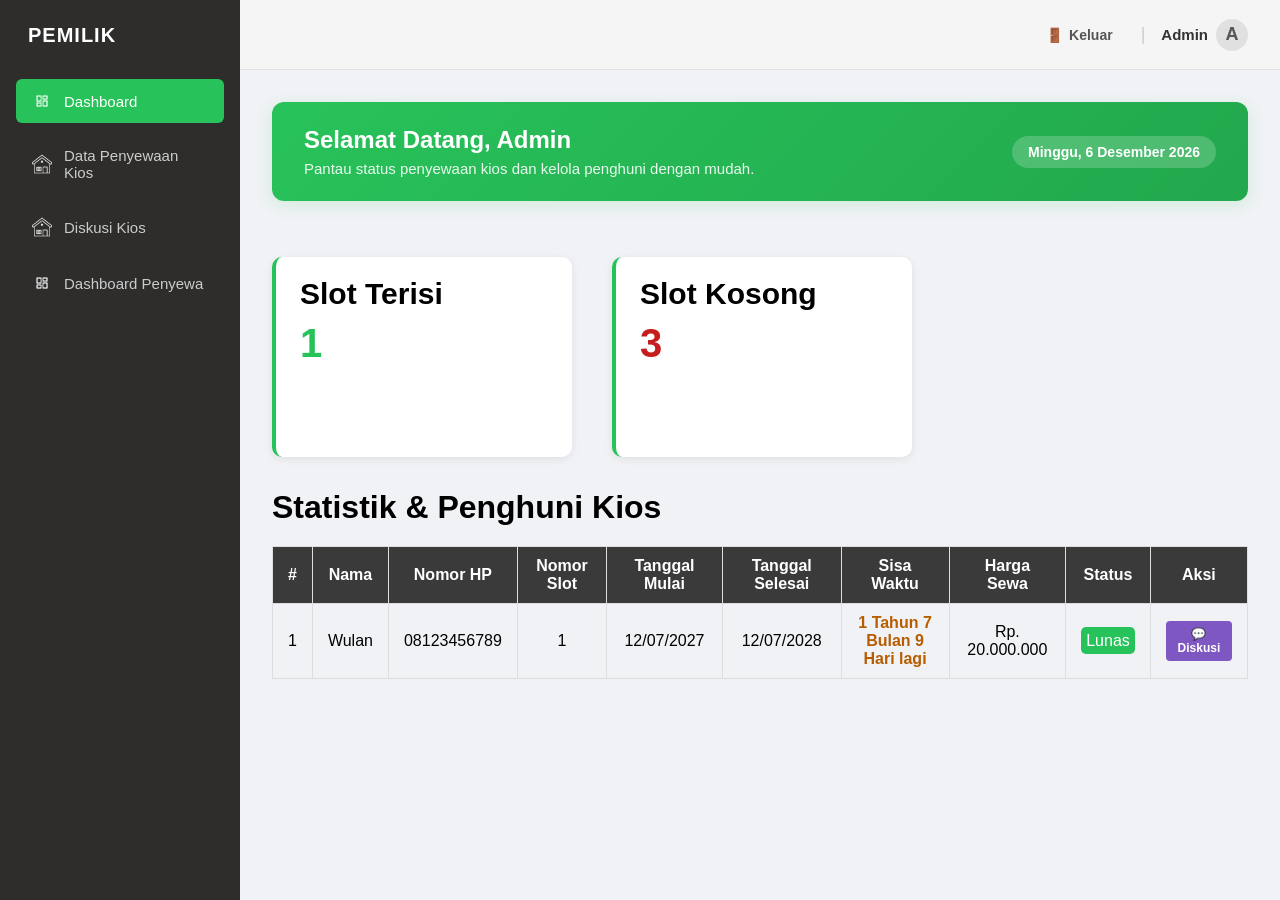
==== dashboard_admin.html @ 4fb2c785 "fix: Guarantee center modal popups, reliable close buttons, and blue submit button design" ====
<!DOCTYPE html>
<html lang="en">

<head>
    <meta charset="UTF-8">
    <meta name="viewport" content="width=device-width, initial-scale=1.0">
    <link rel="stylesheet" href="style-dashboard-admin.css?v=2">
    <title>Dashboard Admin</title>
    <!-- Supabase CDN -->
    <script src="https://cdn.jsdelivr.net/npm/@supabase/supabase-js@2"></script>
</head>

<body>
    <div class="dashboard-wrapper">
        <aside class="sidebar">
            <div class="sidebar-brand">
                <h2>PEMILIK</h2>
            </div>

            <ul class="dashboard-list">
                <li class="dashboard"><a href="dashboard_admin.html" class="active"><img src="dashboard.png"
                            class="sidebar-icon" alt="Dashboard"> Dashboard</a></li>
                <li class="data-penyewaan"><a href="data_penyewaan.html"><img src="property.png" class="sidebar-icon"
                            alt="Data Kontrakan"> Data Penyewaan Kios</a></li>
                <li class="diskusi-kios"><a href="diskusi_kios.html?mode=admin"><img src="property.png"
                            class="sidebar-icon" alt="Diskusi Kios"> Diskusi Kios</a></li>
                <li class="dashboard-penyewa"><a href="dashboard_penyewa.html"><img src="dashboard.png"
                            class="sidebar-icon" alt="Dashboard Penyewa"> Dashboard Penyewa</a></li>
            </ul>
        </aside>

        <div class="main-layout">
            <header class="top-header">
                <div class="header-right">
                    <a href="index.html" class="btn-logout-header">
                        <span class="icon">🚪</span> Keluar
                    </a>
                    <span class="header-divider">|</span>
                    <div class="header-profile">
                        <span class="header-username" id="admin-top-name">Admin</span>
                        <span class="header-user-icon" id="admin-top-avatar">A</span>
                    </div>
                </div>
            </header>

            <div class="dashboard-content">
                <!-- Welcome Banner -->
                <div class="welcome-banner">
                    <div class="welcome-text">
                        <h2>Selamat Datang, <span id="admin-greeting-name">Admin</span></h2>
                        <p>Pantau status penyewaan kios dan kelola penghuni dengan mudah.</p>
                    </div>
                    <div class="welcome-date" id="admin-current-date">
                        -
                    </div>
                </div>

                <!-- Stats Cards -->
                <div class="stats-container" style="margin-bottom: 32px; display: flex; gap: 24px;">
                    <div class="dashboard-box-terisi">
                        <h2 class="dashboard-box-tittle">Slot Terisi</h2>
                        <p class="dashboard-box-value" id="jumlah-terisi">-</p>
                    </div>
                    <div class="dashboard-box-kosong">
                        <h2 class="dashboard-box-kosong-tittle">Slot Kosong</h2>
                        <p class="dashboard-box-kosong-value" id="jumlah-kosong">-</p>
                    </div>
                </div>

                <div class="penghuni-content">
                    <h1 style="margin-bottom: 20px;">Statistik & Penghuni Kios</h1>
                    <table class="penghuni-kios-tabel">
                        <thead>
                            <tr>
                                <th>#</th>
                                <th>Nama</th>
                                <th>Nomor HP</th>
                                <th>Nomor Slot</th>
                                <th>Tanggal Mulai</th>
                                <th>Tanggal Selesai</th>
                                <th>Sisa Waktu</th>
                                <th>Harga Sewa</th>
                                <th>Status</th>
                                <th>Aksi</th>
                            </tr>
                        </thead>
                        <tbody id="tbody-penghuni">
                            <!-- Diisi dinamis lewat JavaScript -->
                        </tbody>
                    </table>
                </div>
            </div>

            <script src="shared.js"></script>
            <script>
                // Ambil nama Admin dari localStorage
                const adminName = localStorage.getItem('namaAdmin') || 'Admin';

                // Tampilkan nama di greeting & top header
                document.getElementById('admin-top-name').textContent = adminName;
                document.getElementById('admin-greeting-name').textContent = adminName;

                // Handler Keluar / Logout
                document.querySelector('.btn-logout-header').addEventListener('click', function (e) {
                    e.preventDefault();
                    localStorage.removeItem('namaPenyewa');
                    localStorage.removeItem('namaAdmin');
                    window.location.href = 'index.html';
                });

                // Buat inisial avatar di top header
                if (adminName.trim().length > 0) {
                    document.getElementById('admin-top-avatar').textContent = adminName.trim().charAt(0).toUpperCase();
                }

                // Tampilkan tanggal hari ini
                const opsiDate = { weekday: 'long', year: 'numeric', month: 'long', day: 'numeric' };
                const hariIni = new Date().toLocaleDateString('id-ID', opsiDate);
                document.getElementById('admin-current-date').textContent = hariIni;

                async function initDashboard() {
                    const kiosList = await getKiosData();
                    const terisi = kiosList.filter(k => k.nama && k.nama.trim() !== '');
                    const kosong = kiosList.filter(k => !k.nama || k.nama.trim() === '');

                    document.getElementById('jumlah-terisi').textContent = terisi.length;
                    document.getElementById('jumlah-kosong').textContent = kosong.length;

                    const tbody = document.getElementById('tbody-penghuni');
                    tbody.innerHTML = '';

                    if (terisi.length === 0) {
                        tbody.innerHTML = `<tr><td colspan="10" style="color: #666; font-style: italic; padding: 18px; text-align:center;">Belum ada penghuni kios.</td></tr>`;
                    } else {
                        terisi.forEach((k, i) => {
                            const sisa = hitungSisaWaktu(k.selesai);
                            const statusKelas = k.statusPembayaran === 'Lunas' ? 'kotak-aktif' : 'kotak-mati';

                            const btnBuktiHtml = k.buktiPembayaran ? `<button class="btn-bukti-view" data-slot="${k.slot}" style="background-color: #0288d1; color: white; border: none; padding: 6px 10px; border-radius: 4px; cursor: pointer; font-weight:600; font-size:12px; margin-right:4px;">🔍 Bukti</button>` : '';
                            const btnDiskusiHtml = `<button class="btn-diskusi-view" data-slot="${k.slot}" style="background-color: #7e57c2; color: white; border: none; padding: 6px 10px; border-radius: 4px; cursor: pointer; font-weight:600; font-size:12px;">💬 Diskusi</button>`;

                            const tr = document.createElement('tr');
                            tr.innerHTML = `
                                <td>${i + 1}</td>
                                <td>${k.nama}</td>
                                <td>${k.hp}</td>
                                <td>${k.slot}</td>
                                <td>${formatTanggalIndo(k.mulai)}</td>
                                <td>${formatTanggalIndo(k.selesai)}</td>
                                <td style="font-weight:600; color:#b85c00;">${sisa}</td>
                                <td>${k.harga}</td>
                                <td><span class="${statusKelas}">${k.statusPembayaran}</span></td>
                                <td>
                                    ${btnBuktiHtml}
                                    ${btnDiskusiHtml}
                                </td>
                            `;
                            tbody.appendChild(tr);
                        });
                    }

                    // Register event delegation for table actions
                    tbody.addEventListener('click', async function (event) {
                        const target = event.target;
                        const slot = target.getAttribute('data-slot');
                        if (!slot) return;

                        const kiosList = await getKiosData();
                        const idx = kiosList.findIndex(k => k.slot === slot);
                        if (idx === -1) return;

                        if (target.classList.contains('btn-bukti-view')) {
                            const k = kiosList[idx];
                            if (k.buktiPembayaran) {
                                showBuktiBayarModal(k.buktiPembayaran);
                            }
                        }

                        if (target.classList.contains('btn-diskusi-view')) {
                            openDiskusiModal(slot);
                        }
                    });
                }
                initDashboard();

                // =========================================================
                // FITUR MODAL BUKTI BAYAR & FORUM DISKUSI (ADMIN DASHBOARD)
                // =========================================================
                const adminSenderName = localStorage.getItem('namaAdmin') || 'Admin';

                function showBuktiBayarModal(base64Image) {
                    document.getElementById('img-preview-box').src = base64Image;
                    document.getElementById('modal-bukti-popup').style.display = 'flex';
                }

                document.getElementById('close-bukti-popup').addEventListener('click', function () {
                    document.getElementById('modal-bukti-popup').style.display = 'none';
                });

                document.getElementById('modal-bukti-popup').addEventListener('click', function (e) {
                    if (e.target === this) {
                        this.style.display = 'none';
                    }
                });

                let currentSlotDiskusi = "";

                async function openDiskusiModal(slot) {
                    currentSlotDiskusi = slot;
                    document.getElementById('modal-diskusi-title-popup').textContent = `Forum Diskusi Kios Slot ${slot}`;
                    document.getElementById('komentar-parent-id-popup').value = '';
                    document.getElementById('replying-label-container-popup').style.display = 'none';
                    document.getElementById('modal-diskusi-popup').style.display = 'flex';
                    await loadKomentar(slot);
                }

                document.getElementById('close-diskusi-popup').addEventListener('click', function () {
                    document.getElementById('modal-diskusi-popup').style.display = 'none';
                });

                document.getElementById('modal-diskusi-popup').addEventListener('click', function (e) {
                    if (e.target === this) {
                        this.style.display = 'none';
                    }
                });

                document.getElementById('btn-cancel-reply-popup').addEventListener('click', function () {
                    document.getElementById('komentar-parent-id-popup').value = '';
                    document.getElementById('replying-label-container-popup').style.display = 'none';
                });

                async function loadKomentar(slot) {
                    const list = await getKomentarData(slot);
                    const container = document.getElementById('komentar-container-popup');
                    container.innerHTML = '';

                    if (list.length === 0) {
                        container.innerHTML = `<p style="color: #777; font-style: italic; text-align: center; margin-top: 20px;">Belum ada diskusi di kios ini. Mari mulai berkomentar!</p>`;
                        return;
                    }

                    const rootComments = list.filter(c => !c.parentId);
                    const replies = list.filter(c => c.parentId);

                    rootComments.forEach(c => {
                        const commentEl = createCommentElement(c, false);
                        container.appendChild(commentEl);

                        const childReplies = replies.filter(r => r.parentId === c.id);
                        childReplies.forEach(reply => {
                            const replyEl = createCommentElement(reply, true);
                            container.appendChild(replyEl);
                        });
                    });
                }

                function createCommentElement(c, isReply) {
                    const div = document.createElement('div');
                    div.style.padding = '12px 16px';
                    div.style.borderRadius = '8px';
                    div.style.marginBottom = '12px';
                    div.style.boxShadow = '0 1px 3px rgba(0,0,0,0.05)';
                    div.style.boxSizing = 'border-box';

                    if (isReply) {
                        div.style.marginLeft = '40px';
                        div.style.borderLeft = '4px solid #28c25a';
                        div.style.background = '#f9f9f9';
                    } else {
                        div.style.borderLeft = '4px solid #7e57c2';
                        div.style.background = '#ffffff';
                        div.style.border = '1px solid #eee';
                    }

                    const header = document.createElement('div');
                    header.style.display = 'flex';
                    header.style.justifyContent = 'space-between';
                    header.style.fontSize = '12px';
                    header.style.color = '#666';
                    header.style.marginBottom = '8px';

                    const author = document.createElement('strong');
                    author.textContent = c.nama;
                    author.style.color = isReply ? '#2e7d32' : '#7e57c2';

                    const dateSpan = document.createElement('span');
                    dateSpan.textContent = new Date(c.tanggal).toLocaleString('id-ID');

                    header.appendChild(author);
                    header.appendChild(dateSpan);

                    const body = document.createElement('div');
                    body.style.fontSize = '14px';
                    body.style.color = '#333';
                    body.style.lineHeight = '1.5';

                    if (isReply) {
                        const reHeader = document.createElement('div');
                        reHeader.style.fontWeight = 'bold';
                        reHeader.style.color = '#555';
                        reHeader.style.fontSize = '12px';
                        reHeader.style.marginBottom = '4px';
                        reHeader.textContent = `Re: Diskusi Kios`;
                        body.appendChild(reHeader);
                    }

                    const contentText = document.createElement('p');
                    contentText.textContent = c.pesan;
                    body.appendChild(contentText);

                    div.appendChild(header);
                    div.appendChild(body);

                    if (!isReply) {
                        const actions = document.createElement('div');
                        actions.style.textAlign = 'right';
                        actions.style.marginTop = '8px';

                        const replyBtn = document.createElement('button');
                        replyBtn.textContent = 'Reply';
                        replyBtn.style.background = 'none';
                        replyBtn.style.border = 'none';
                        replyBtn.style.color = '#0288d1';
                        replyBtn.style.fontWeight = 'bold';
                        replyBtn.style.cursor = 'pointer';
                        replyBtn.style.fontSize = '12px';
                        replyBtn.addEventListener('click', function () {
                            document.getElementById('komentar-parent-id-popup').value = c.id;
                            document.getElementById('replying-to-name-popup').textContent = c.nama;
                            document.getElementById('replying-label-container-popup').style.display = 'flex';
                            document.getElementById('input-komentar-teks-popup').focus();
                        });

                        actions.appendChild(replyBtn);
                        div.appendChild(actions);
                    }

                    return div;
                }

                document.getElementById('form-tulis-komentar-popup').addEventListener('submit', async function (e) {
                    e.preventDefault();
                    const textInput = document.getElementById('input-komentar-teks-popup');
                    const parentIdInput = document.getElementById('komentar-parent-id-popup');
                    const pesan = textInput.value.trim();
                    const parentId = parentIdInput.value || null;

                    if (!pesan) return;

                    const commentObj = {
                        id: Date.now().toString(),
                        slot: currentSlotDiskusi,
                        nama: adminSenderName + " (Admin)",
                        pesan: pesan,
                        tanggal: new Date().toISOString(),
                        parentId: parentId
                    };

                    await saveKomentarData(commentObj);

                    textInput.value = '';
                    parentIdInput.value = '';
                    document.getElementById('replying-label-container-popup').style.display = 'none';

                    await loadKomentar(currentSlotDiskusi);
                });
            </script>
        </div> <!-- Close main-layout -->
    </div> <!-- Close dashboard-wrapper -->

    <!-- Modal Dialog Lihat Bukti Pembayaran -->
    <div id="modal-bukti-popup" class="modal-overlay" style="display:none; position:fixed; top:0; left:0; width:100vw; height:100vh; background-color:rgba(0,0,0,0.6); justify-content:center; align-items:center; z-index:99999;">
        <div class="modal-content" style="max-width: 500px; text-align: center; position:relative; margin:auto;">
            <span class="close-modal" id="close-bukti-popup" onclick="document.getElementById('modal-bukti-popup').style.display='none'" title="Tutup">&times;</span>
            <h2 style="margin-bottom:15px; color:#333;">Bukti Pembayaran</h2>
            <img id="img-preview-box"
                style="max-width: 100%; max-height: 420px; border-radius: 8px; box-shadow: 0 2px 8px rgba(0,0,0,0.15);"
                src="" alt="Bukti Pembayaran">
        </div>
    </div>

    <!-- Modal Dialog Forum Diskusi Komentar -->
    <div id="modal-diskusi-popup" class="modal-overlay" style="display:none; position:fixed; top:0; left:0; width:100vw; height:100vh; background-color:rgba(0,0,0,0.6); justify-content:center; align-items:center; z-index:99999;">
        <div class="modal-content" style="max-width: 600px; max-height: 85vh; overflow-y: auto; text-align: left; position:relative; margin:auto;">
            <span class="close-modal" id="close-diskusi-popup" onclick="document.getElementById('modal-diskusi-popup').style.display='none'" title="Tutup">&times;</span>
            <h2 id="modal-diskusi-title-popup"
                style="margin-bottom:15px; border-bottom:2px solid #0288d1; padding-bottom:8px; color:#333;">
                Forum Diskusi Kios</h2>

            <div id="komentar-container-popup"
                style="max-height: 400px; overflow-y: auto; padding-right: 10px; margin-bottom: 20px;">
                <!-- Komentar & Balasan akan di-render di sini secara nested -->
            </div>

            <form id="form-tulis-komentar-popup" style="border-top: 1px solid #eee; padding-top: 15px;">
                <input type="hidden" id="komentar-parent-id-popup">
                <div class="form-group" id="replying-label-container-popup"
                    style="display:none; background: #e3f2fd; padding: 10px; border-radius: 6px; margin-bottom: 12px; display:flex; justify-content:space-between; align-items:center;">
                    <span style="font-size: 13px; color: #1976d2;">Membalas komentar dari <strong
                            id="replying-to-name-popup"></strong></span>
                    <button type="button" id="btn-cancel-reply-popup"
                        style="border:none; background:none; color:#d32f2f; cursor:pointer; font-weight:bold; font-size:12px;">Batal</button>
                </div>
                <div class="form-group" style="margin-bottom: 15px;">
                    <textarea id="input-komentar-teks-popup"
                        placeholder="Tulis komentar/diskusi Anda di sini..." rows="3" required
                        style="width:100%; padding:12px; border-radius:6px; border:1px solid #ccc; font-size:14px; resize:vertical; outline:none;"></textarea>
                </div>
                <button type="submit"
                    style="background:#0288d1; color:#fff; border:none; padding:12px 20px; border-radius:8px; font-weight:bold; cursor:pointer; width:100%; font-size:15px; box-shadow:0 4px 12px rgba(2,136,209,0.3);">Kirim
                    Komentar</button>
            </form>
        </div>
    </div>
</body>

</html>
---- style-dashboard-admin.css ----
* {
    margin: 0;
    padding: 0;
    box-sizing: border-box;
    font-family: 'Segoe UI', Tahoma, Geneva, Verdana, sans-serif;
}

html,
body {
    height: 100%;
    margin: 0;
}

.dashboard-wrapper {
    display: flex;
    min-height: 100vh;
    width: 100%;
}

.sidebar {
    width: 240px;
    background-color: #2e2d2c;
    padding: 24px 16px;
    flex-shrink: 0;
    color: #fff;
    display: flex;
    flex-direction: column;
}

.sidebar-brand h2 {
    font-size: 20px;
    font-weight: 800;
    letter-spacing: 1px;
    margin-bottom: 32px;
    padding-left: 12px;
    color: #fff;
}

.dashboard-list {
    list-style: none;
    padding: 0;
    margin: 0;
}

.dashboard-list li {
    margin-bottom: 12px;
}

.dashboard-list a {
    color: #ccc;
    text-decoration: none;
    display: flex;
    align-items: center;
    gap: 12px;
    padding: 12px 16px;
    border-radius: 6px;
    transition: background-color 0.2s, color 0.2s;
    font-size: 15px;
}

.sidebar-icon {
    width: 20px;
    height: 20px;
    object-fit: contain;
    filter: brightness(0) invert(1);
}

.dashboard-list a:hover,
.dashboard-list a.active {
    background-color: #28c25a;
    color: #fff;
}

.main-layout {
    display: flex;
    flex-direction: column;
    flex: 1;
    min-width: 0;
    background-color: #f0f2f5;
}

.top-header {
    height: 70px;
    background-color: #f5f5f5;
    border-bottom: 1px solid #e0e0e0;
    display: flex;
    align-items: center;
    justify-content: flex-end;
    padding: 0 32px;
}

.header-right {
    display: flex;
    align-items: center;
    gap: 16px;
}

.header-profile {
    display: flex;
    align-items: center;
    gap: 8px;
    font-size: 15px;
    font-weight: 600;
    color: #333;
}

.header-username {
    color: #333;
}

.header-user-icon {
    font-size: 18px;
    background-color: #e0e0e0;
    width: 32px;
    height: 32px;
    border-radius: 50%;
    display: flex;
    align-items: center;
    justify-content: center;
    color: #555;
}

.header-divider {
    color: #ccc;
    font-size: 18px;
}

.btn-logout-header {
    color: #555;
    text-decoration: none;
    font-weight: 600;
    font-size: 14px;
    transition: color 0.2s, background-color 0.2s;
    display: flex;
    align-items: center;
    gap: 6px;
    padding: 6px 12px;
    border-radius: 4px;
}

.btn-logout-header:hover {
    color: #d32f2f;
    background-color: rgba(211, 47, 47, 0.08);
}

.dashboard-content {
    flex: 1;
    padding: 32px;
    background-color: #f0f2f5;
    overflow-y: auto;
}

.dashboard-box-terisi,
.dashboard-box-kosong {
    background-color: #ffffff;
    border-radius: 10px;
    border-left: 4px solid #28c25a;
    padding: 20px 24px;
    margin-top: 24px;
    box-shadow: 0 2px 8px rgba(0, 0, 0, 0.08);
    width: 300px;
    height: 200px;
    display: inline-block;
    vertical-align: top;
    margin-right: 16px;
}

.dashboard-box-tittle,
.dashboard-box-kosong-tittle {
    font-size: 30px;
    font-weight: bold;
    margin-top: 0;
    margin-left: 0;
}

.dashboard-box-value {
    font-size: 40px;
    font-weight: 600;
    color: #28c25a;
    margin-top: 10px;
    margin-left: 0;

}

.dashboard-box-kosong-value {
    font-size: 40px;
    font-weight: 600;
    color: rgb(197, 29, 29);
    margin-top: 10px;
    margin-left: 0;
}

.penghuni-content {
    margin: auto;
    margin-top: 30px;
}

.penghuni-kios-tabel {
    margin: auto;
    width: 100%;
    border-collapse: collapse;
    margin-top: 20px;
}

.penghuni-kios-tabel th,
.penghuni-kios-tabel td {
    border: 1px solid #ddd;
    padding: 10px 15px;
    text-align: center;
}

.penghuni-kios-tabel th {
    background-color: #3a3a3a;
    color: #fff;
}

.kotak-aktif {
    background-color: #28c25a;
    color: white;
    border: none;
    padding: 5px;
    border-radius: 5px;
}

.kotak-mati {
    background-color: #d32f2f;
    color: white;
    border: none;
    padding: 5px 8px;
    border-radius: 5px;
}

/* ===== WELCOME BANNER ===== */
.welcome-banner {
    background: linear-gradient(135deg, #28c25a 0%, #22a84d 100%);
    border-radius: 12px;
    padding: 24px 32px;
    color: white;
    display: flex;
    justify-content: space-between;
    align-items: center;
    box-shadow: 0 4px 16px rgba(40, 194, 90, 0.15);
    margin-bottom: 32px;
}

.welcome-text h2 {
    font-size: 24px;
    font-weight: 700;
    margin-bottom: 6px;
    color: white;
}

.welcome-text p {
    font-size: 15px;
    opacity: 0.9;
    color: white;
}

.welcome-date {
    font-size: 14px;
    font-weight: 600;
    background-color: rgba(255, 255, 255, 0.2);
    padding: 8px 16px;
    border-radius: 20px;
    backdrop-filter: blur(4px);
    color: white;
}

/* ===== MODAL OVERLAY & POPUP CENTERING ===== */
.modal-overlay {
    position: fixed;
    top: 0;
    left: 0;
    width: 100vw;
    height: 100vh;
    background-color: rgba(0, 0, 0, 0.6);
    display: none;
    justify-content: center;
    align-items: center;
    z-index: 2000;
}

.modal-content {
    background-color: #ffffff;
    border-radius: 12px;
    padding: 24px;
    box-shadow: 0 8px 30px rgba(0, 0, 0, 0.25);
    width: 90%;
    max-width: 520px;
    box-sizing: border-box;
    position: relative;
    margin: 0 auto;
}

.close-modal {
    position: absolute;
    top: 12px;
    right: 16px;
    font-size: 28px;
    font-weight: bold;
    color: #666;
    cursor: pointer;
    z-index: 10;
    line-height: 1;
    padding: 4px 8px;
    border-radius: 4px;
    transition: background-color 0.2s, color 0.2s;
}

.close-modal:hover {
    color: #000;
    background-color: #f0f0f0;
}
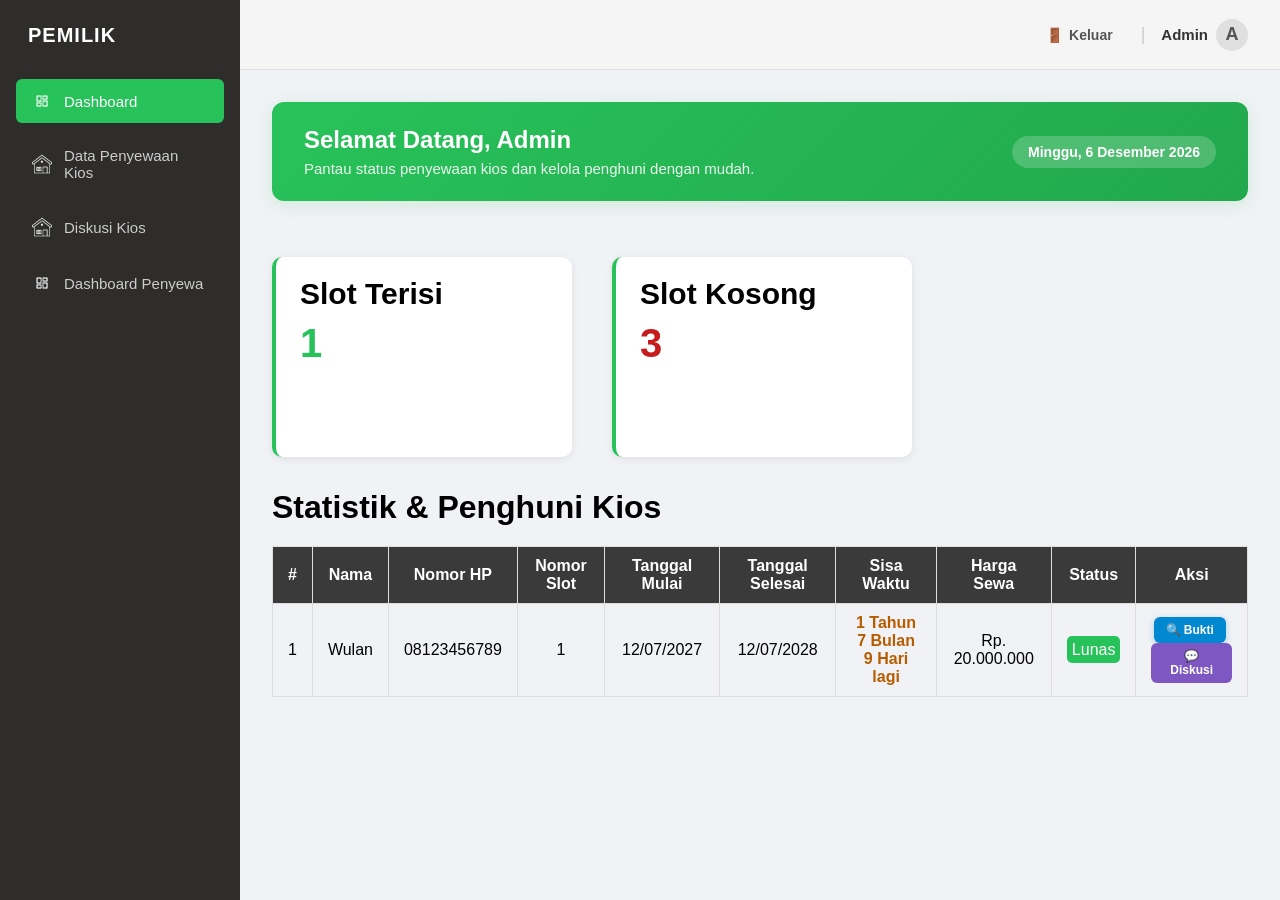
==== commit f6059bd7: "Refactor CSS styles, fix proof buttons display, and improve modal UI popups" ====
--- a/dashboard_admin.html
+++ b/dashboard_admin.html
@@ -136,8 +136,8 @@
                             const sisa = hitungSisaWaktu(k.selesai);
                             const statusKelas = k.statusPembayaran === 'Lunas' ? 'kotak-aktif' : 'kotak-mati';
 
-                            const btnBuktiHtml = k.buktiPembayaran ? `<button class="btn-bukti-view" data-slot="${k.slot}" style="background-color: #0288d1; color: white; border: none; padding: 6px 10px; border-radius: 4px; cursor: pointer; font-weight:600; font-size:12px; margin-right:4px;">🔍 Bukti</button>` : '';
-                            const btnDiskusiHtml = `<button class="btn-diskusi-view" data-slot="${k.slot}" style="background-color: #7e57c2; color: white; border: none; padding: 6px 10px; border-radius: 4px; cursor: pointer; font-weight:600; font-size:12px;">💬 Diskusi</button>`;
+                            const btnBuktiHtml = `<button class="btn-bukti-view" data-slot="${k.slot}">🔍 Bukti</button>`;
+                            const btnDiskusiHtml = `<button class="btn-diskusi-view" data-slot="${k.slot}">💬 Diskusi</button>`;
 
                             const tr = document.createElement('tr');
                             tr.innerHTML = `
@@ -147,7 +147,7 @@
                                 <td>${k.slot}</td>
                                 <td>${formatTanggalIndo(k.mulai)}</td>
                                 <td>${formatTanggalIndo(k.selesai)}</td>
-                                <td style="font-weight:600; color:#b85c00;">${sisa}</td>
+                                <td><span class="sisa-waktu-text">${sisa}</span></td>
                                 <td>${k.harga}</td>
                                 <td><span class="${statusKelas}">${k.statusPembayaran}</span></td>
                                 <td>
@@ -171,9 +171,7 @@
 
                         if (target.classList.contains('btn-bukti-view')) {
                             const k = kiosList[idx];
-                            if (k.buktiPembayaran) {
-                                showBuktiBayarModal(k.buktiPembayaran);
-                            }
+                            showBuktiBayarModal(k.buktiPembayaran || '');
                         }
 
                         if (target.classList.contains('btn-diskusi-view')) {
@@ -189,7 +187,17 @@
                 const adminSenderName = localStorage.getItem('namaAdmin') || 'Admin';
 
                 function showBuktiBayarModal(base64Image) {
-                    document.getElementById('img-preview-box').src = base64Image;
+                    const imgEl = document.getElementById('img-preview-box');
+                    const noBuktiEl = document.getElementById('no-bukti-box-popup');
+                    if (base64Image && base64Image.trim() !== '') {
+                        imgEl.src = base64Image;
+                        imgEl.style.display = 'inline-block';
+                        if (noBuktiEl) noBuktiEl.style.display = 'none';
+                    } else {
+                        imgEl.src = '';
+                        imgEl.style.display = 'none';
+                        if (noBuktiEl) noBuktiEl.style.display = 'block';
+                    }
                     document.getElementById('modal-bukti-popup').style.display = 'flex';
                 }
 
@@ -369,20 +377,29 @@
     </div> <!-- Close dashboard-wrapper -->
 
     <!-- Modal Dialog Lihat Bukti Pembayaran -->
-    <div id="modal-bukti-popup" class="modal-overlay" style="display:none; position:fixed; top:0; left:0; width:100vw; height:100vh; background-color:rgba(0,0,0,0.6); justify-content:center; align-items:center; z-index:99999;">
+    <div id="modal-bukti-popup" class="modal-overlay"
+        style="display:none; position:fixed; top:0; left:0; width:100vw; height:100vh; background-color:rgba(0,0,0,0.6); justify-content:center; align-items:center; z-index:99999;">
         <div class="modal-content" style="max-width: 500px; text-align: center; position:relative; margin:auto;">
-            <span class="close-modal" id="close-bukti-popup" onclick="document.getElementById('modal-bukti-popup').style.display='none'" title="Tutup">&times;</span>
+            <span class="close-modal" id="close-bukti-popup"
+                onclick="document.getElementById('modal-bukti-popup').style.display='none'" title="Tutup">&times;</span>
             <h2 style="margin-bottom:15px; color:#333;">Bukti Pembayaran</h2>
             <img id="img-preview-box"
                 style="max-width: 100%; max-height: 420px; border-radius: 8px; box-shadow: 0 2px 8px rgba(0,0,0,0.15);"
                 src="" alt="Bukti Pembayaran">
+            <div id="no-bukti-box-popup" style="display:none; padding:30px 20px; background:#f9f9f9; border:2px dashed #ccc; border-radius:8px; color:#666; font-size:15px; margin-top:10px;">
+                📷 Belum ada bukti pembayaran yang diunggah oleh penyewa ini.
+            </div>
         </div>
     </div>
 
     <!-- Modal Dialog Forum Diskusi Komentar -->
-    <div id="modal-diskusi-popup" class="modal-overlay" style="display:none; position:fixed; top:0; left:0; width:100vw; height:100vh; background-color:rgba(0,0,0,0.6); justify-content:center; align-items:center; z-index:99999;">
-        <div class="modal-content" style="max-width: 600px; max-height: 85vh; overflow-y: auto; text-align: left; position:relative; margin:auto;">
-            <span class="close-modal" id="close-diskusi-popup" onclick="document.getElementById('modal-diskusi-popup').style.display='none'" title="Tutup">&times;</span>
+    <div id="modal-diskusi-popup" class="modal-overlay"
+        style="display:none; position:fixed; top:0; left:0; width:100vw; height:100vh; background-color:rgba(0,0,0,0.6); justify-content:center; align-items:center; z-index:99999;">
+        <div class="modal-content"
+            style="max-width: 600px; max-height: 85vh; overflow-y: auto; text-align: left; position:relative; margin:auto;">
+            <span class="close-modal" id="close-diskusi-popup"
+                onclick="document.getElementById('modal-diskusi-popup').style.display='none'"
+                title="Tutup">&times;</span>
             <h2 id="modal-diskusi-title-popup"
                 style="margin-bottom:15px; border-bottom:2px solid #0288d1; padding-bottom:8px; color:#333;">
                 Forum Diskusi Kios</h2>
@@ -402,13 +419,11 @@
                         style="border:none; background:none; color:#d32f2f; cursor:pointer; font-weight:bold; font-size:12px;">Batal</button>
                 </div>
                 <div class="form-group" style="margin-bottom: 15px;">
-                    <textarea id="input-komentar-teks-popup"
-                        placeholder="Tulis komentar/diskusi Anda di sini..." rows="3" required
+                    <textarea id="input-komentar-teks-popup" placeholder="Tulis komentar/diskusi Anda di sini..."
+                        rows="3" required
                         style="width:100%; padding:12px; border-radius:6px; border:1px solid #ccc; font-size:14px; resize:vertical; outline:none;"></textarea>
                 </div>
-                <button type="submit"
-                    style="background:#0288d1; color:#fff; border:none; padding:12px 20px; border-radius:8px; font-weight:bold; cursor:pointer; width:100%; font-size:15px; box-shadow:0 4px 12px rgba(2,136,209,0.3);">Kirim
-                    Komentar</button>
+                <button type="submit" class="btn-submit-blue">Kirim Komentar</button>
             </form>
         </div>
     </div>
--- a/style-dashboard-admin.css
+++ b/style-dashboard-admin.css
@@ -310,4 +310,76 @@
 .close-modal:hover {
     color: #000;
     background-color: #f0f0f0;
+}
+
+/* ===== ACTION BUTTONS & UTILITIES ===== */
+button.btn-bukti-view,
+.btn-bukti-view {
+    background-color: #0288d1 !important;
+    color: #ffffff !important;
+    border: none !important;
+    padding: 6px 12px;
+    border-radius: 6px;
+    cursor: pointer;
+    font-weight: 600;
+    font-size: 12px;
+    margin-right: 4px;
+    box-shadow: 0 2px 6px rgba(2, 136, 209, 0.3);
+    transition: background-color 0.2s, transform 0.1s;
+}
+
+button.btn-bukti-view:hover,
+.btn-bukti-view:hover {
+    background-color: #0277bd !important;
+}
+
+.btn-bukti-view:active {
+    transform: scale(0.98);
+}
+
+.btn-diskusi-view {
+    background-color: #7e57c2;
+    color: #ffffff;
+    border: none;
+    padding: 6px 12px;
+    border-radius: 6px;
+    cursor: pointer;
+    font-weight: 600;
+    font-size: 12px;
+    transition: background-color 0.2s, transform 0.1s;
+}
+
+.btn-diskusi-view:hover {
+    background-color: #673ab7;
+}
+
+.btn-diskusi-view:active {
+    transform: scale(0.98);
+}
+
+.sisa-waktu-text {
+    font-weight: 600;
+    color: #b85c00;
+}
+
+.btn-submit-blue {
+    background-color: #0288d1;
+    color: #ffffff;
+    border: none;
+    padding: 12px 20px;
+    border-radius: 8px;
+    font-weight: bold;
+    cursor: pointer;
+    width: 100%;
+    font-size: 15px;
+    box-shadow: 0 4px 12px rgba(2, 136, 209, 0.3);
+    transition: background-color 0.2s, transform 0.1s;
+}
+
+.btn-submit-blue:hover {
+    background-color: #0277bd;
+}
+
+.btn-submit-blue:active {
+    transform: scale(0.98);
 }
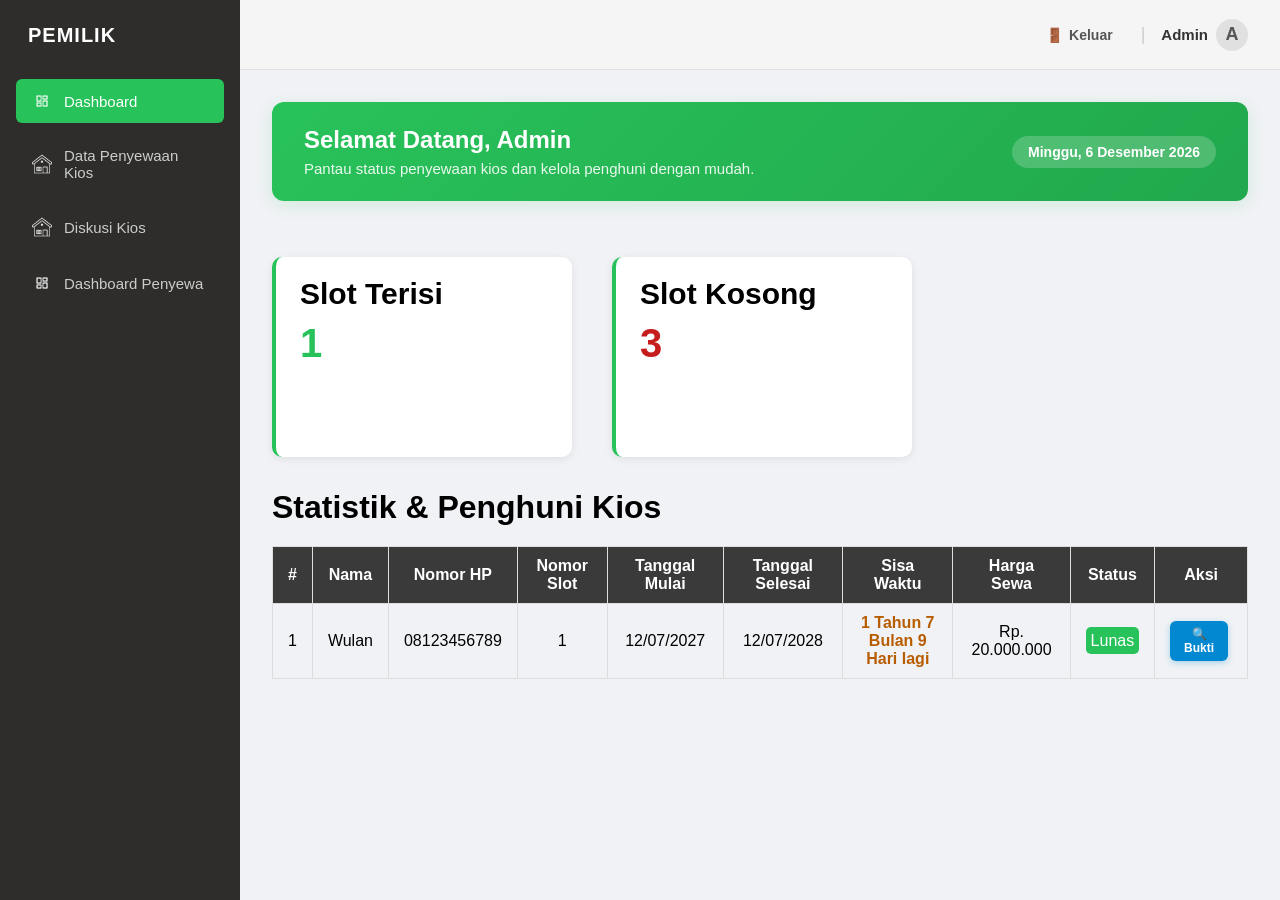
==== commit 97c0b7e9: "Hapus tombol ungu Diskusi pada tabel data penyewaan dan dashboard" ====
--- a/dashboard_admin.html
+++ b/dashboard_admin.html
@@ -137,7 +137,6 @@
                             const statusKelas = k.statusPembayaran === 'Lunas' ? 'kotak-aktif' : 'kotak-mati';
 
                             const btnBuktiHtml = `<button class="btn-bukti-view" data-slot="${k.slot}">🔍 Bukti</button>`;
-                            const btnDiskusiHtml = `<button class="btn-diskusi-view" data-slot="${k.slot}">💬 Diskusi</button>`;
 
                             const tr = document.createElement('tr');
                             tr.innerHTML = `
@@ -152,7 +151,6 @@
                                 <td><span class="${statusKelas}">${k.statusPembayaran}</span></td>
                                 <td>
                                     ${btnBuktiHtml}
-                                    ${btnDiskusiHtml}
                                 </td>
                             `;
                             tbody.appendChild(tr);
@@ -172,10 +170,6 @@
                         if (target.classList.contains('btn-bukti-view')) {
                             const k = kiosList[idx];
                             showBuktiBayarModal(k.buktiPembayaran || '');
-                        }
-
-                        if (target.classList.contains('btn-diskusi-view')) {
-                            openDiskusiModal(slot);
                         }
                     });
                 }
@@ -427,6 +421,18 @@
             </form>
         </div>
     </div>
+
+    <script>
+        window.hubungiAdminViaEmail = function () {
+            const namaUser = (localStorage.getItem('namaPenyewa') || localStorage.getItem('namaAdmin') || 'User').trim();
+            const emailAdmin = "abimuchsin375@gmail.com";
+            const subjek = encodeURIComponent(`Pertanyaan Penyewaan Kios - ${namaUser}`);
+            const isiPesan = encodeURIComponent(`Halo Admin,\n\nSaya ${namaUser} ingin bertanya/konsultasi mengenai penyewaan kios.\n\nTerima kasih.`);
+            
+            const gmailUrl = `https://mail.google.com/mail/?view=cm&fs=1&to=${emailAdmin}&su=${subjek}&body=${isiPesan}`;
+            window.open(gmailUrl, '_blank');
+        };
+    </script>
 </body>
 
 </html>
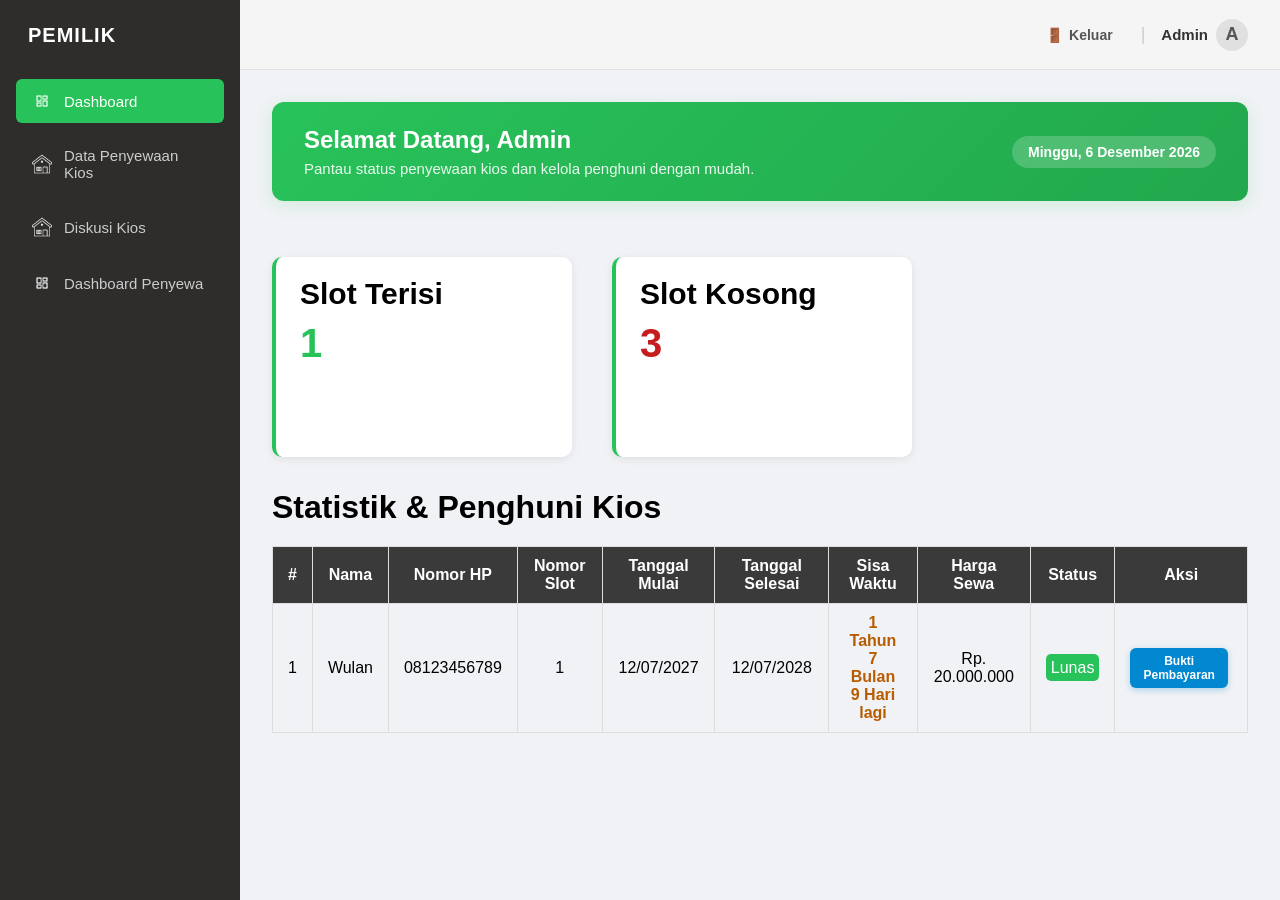
==== commit 55e43592: "Update teks tombol bukti pembayaran tanpa ikon emoji di seluruh halaman" ====
--- a/dashboard_admin.html
+++ b/dashboard_admin.html
@@ -91,7 +91,7 @@
                 </div>
             </div>
 
-            <script src="shared.js"></script>
+            <script src="shared.js?v=3"></script>
             <script>
                 // Ambil nama Admin dari localStorage
                 const adminName = localStorage.getItem('namaAdmin') || 'Admin';
@@ -136,7 +136,7 @@
                             const sisa = hitungSisaWaktu(k.selesai);
                             const statusKelas = k.statusPembayaran === 'Lunas' ? 'kotak-aktif' : 'kotak-mati';
 
-                            const btnBuktiHtml = `<button class="btn-bukti-view" data-slot="${k.slot}">🔍 Bukti</button>`;
+                            const btnBuktiHtml = `<button class="btn-bukti-view" data-slot="${k.slot}">Bukti Pembayaran</button>`;
 
                             const tr = document.createElement('tr');
                             tr.innerHTML = `
@@ -380,7 +380,8 @@
             <img id="img-preview-box"
                 style="max-width: 100%; max-height: 420px; border-radius: 8px; box-shadow: 0 2px 8px rgba(0,0,0,0.15);"
                 src="" alt="Bukti Pembayaran">
-            <div id="no-bukti-box-popup" style="display:none; padding:30px 20px; background:#f9f9f9; border:2px dashed #ccc; border-radius:8px; color:#666; font-size:15px; margin-top:10px;">
+            <div id="no-bukti-box-popup"
+                style="display:none; padding:30px 20px; background:#f9f9f9; border:2px dashed #ccc; border-radius:8px; color:#666; font-size:15px; margin-top:10px;">
                 📷 Belum ada bukti pembayaran yang diunggah oleh penyewa ini.
             </div>
         </div>
@@ -428,7 +429,7 @@
             const emailAdmin = "abimuchsin375@gmail.com";
             const subjek = encodeURIComponent(`Pertanyaan Penyewaan Kios - ${namaUser}`);
             const isiPesan = encodeURIComponent(`Halo Admin,\n\nSaya ${namaUser} ingin bertanya/konsultasi mengenai penyewaan kios.\n\nTerima kasih.`);
-            
+
             const gmailUrl = `https://mail.google.com/mail/?view=cm&fs=1&to=${emailAdmin}&su=${subjek}&body=${isiPesan}`;
             window.open(gmailUrl, '_blank');
         };
